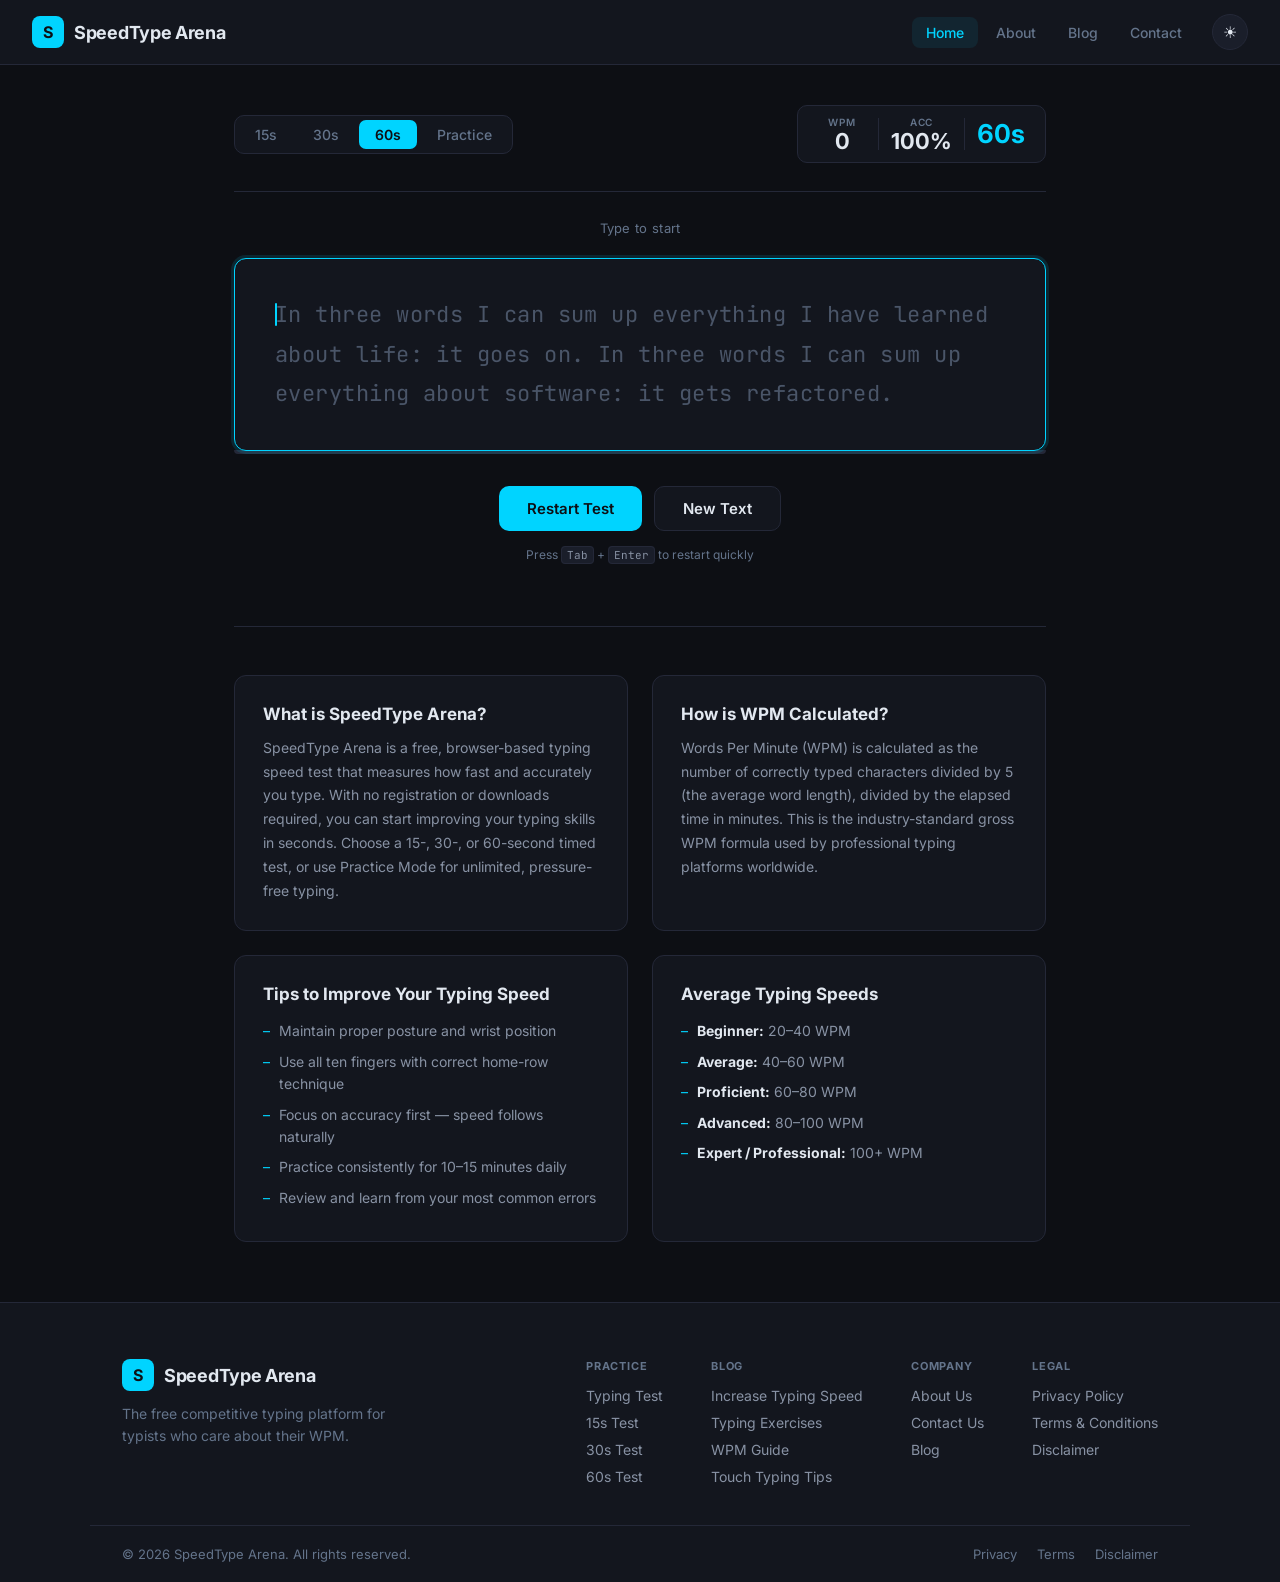
==== index.html @ 649fa232 "Initial commit" ====
<!DOCTYPE html>
<html lang="en" data-theme="dark">
<head>
  <meta charset="UTF-8" />
  <meta name="viewport" content="width=device-width, initial-scale=1.0" />
  <meta name="robots" content="index, follow" />
  <meta name="author" content="SpeedType Arena" />
  <meta name="description" content="SpeedType Arena — Free online typing speed test. Measure your WPM, accuracy, and typing performance with real-time feedback. Practice typing with 15s, 30s, and 60s timed tests or unlimited practice mode." />
  <meta name="keywords" content="typing test, WPM test, words per minute, typing speed, typing practice, online typing test, free typing test, improve typing speed, typing accuracy" />
  <link rel="canonical" href="https://speedtypearena.com/" />

  <!-- Open Graph -->
  <meta property="og:type"        content="website" />
  <meta property="og:url"         content="https://speedtypearena.com/" />
  <meta property="og:title"       content="SpeedType Arena — Free Online Typing Speed Test" />
  <meta property="og:description" content="Measure your WPM and accuracy with real-time character highlighting. Choose 15s, 30s, 60s timed tests or practice mode. Track your daily best score." />
  <meta property="og:image"       content="https://speedtypearena.com/og-image.png" />
  <meta property="og:site_name"   content="SpeedType Arena" />

  <!-- Twitter Card -->
  <meta name="twitter:card"        content="summary_large_image" />
  <meta name="twitter:title"       content="SpeedType Arena — Free Online Typing Speed Test" />
  <meta name="twitter:description" content="Measure your WPM and accuracy with real-time character highlighting. Free, no signup required." />
  <meta name="twitter:image"       content="https://speedtypearena.com/og-image.png" />

  <!-- Favicon -->
  <link rel="icon" type="image/svg+xml" href="favicon.svg" />

  <!-- Fonts -->
  <link rel="preconnect" href="https://fonts.googleapis.com" />
  <link rel="preconnect" href="https://fonts.gstatic.com" crossorigin />
  <link href="https://fonts.googleapis.com/css2?family=Inter:wght@400;500;600;700&family=JetBrains+Mono:wght@400;500&display=swap" rel="stylesheet" />
  <link rel="stylesheet" href="style.css" />

  <!-- Structured Data -->
  <script type="application/ld+json">
  {
    "@context": "https://schema.org",
    "@type": "WebApplication",
    "name": "SpeedType Arena",
    "url": "https://speedtypearena.com/",
    "description": "Free online typing speed test. Measure WPM and accuracy with real-time feedback.",
    "applicationCategory": "EducationalApplication",
    "operatingSystem": "Any",
    "offers": { "@type": "Offer", "price": "0", "priceCurrency": "USD" }
  }
  </script>

  <title>SpeedType Arena — Free Online Typing Speed Test | Measure Your WPM</title>
</head>
<body>

  <!-- ===== HEADER / NAV ===== -->
  <header class="header" role="banner">
    <a href="index.html" class="logo" aria-label="SpeedType Arena home">
      <div class="logo-icon" aria-hidden="true">S</div>
      <span class="logo-text">SpeedType Arena</span>
    </a>

    <nav class="nav" id="navMenu" aria-label="Primary navigation">
      <a href="index.html"    class="nav-link" data-page="index.html">Home</a>
      <a href="about.html"   class="nav-link" data-page="about.html">About</a>
      <a href="blog.html"    class="nav-link" data-page="blog.html">Blog</a>
      <a href="contact.html" class="nav-link" data-page="contact.html">Contact</a>
    </nav>

    <div class="header-right">
      <div class="daily-best" id="dailyBest" style="display:none" aria-live="polite">
        <span class="trophy-icon" aria-hidden="true">&#9733;</span>
        Best: <strong id="dailyBestVal">0</strong> WPM
      </div>
      <button class="theme-toggle" id="themeToggle" title="Toggle light/dark theme" aria-label="Toggle light/dark theme">
        <span id="themeIcon" aria-hidden="true">&#9728;</span>
      </button>
      <button class="hamburger" id="hamburger" aria-label="Open navigation menu" aria-expanded="false" aria-controls="navMenu">&#9776;</button>
    </div>
  </header>

  <!-- ===== MAIN ===== -->
  <main class="main" id="main-content">

    <!-- Controls bar -->
    <div class="controls" id="controls" role="toolbar" aria-label="Test settings">
      <div class="mode-selector" role="group" aria-label="Timer duration">
        <button class="mode-btn" data-time="15" id="btn15" aria-pressed="false">15s</button>
        <button class="mode-btn" data-time="30" id="btn30" aria-pressed="false">30s</button>
        <button class="mode-btn active" data-time="60" id="btn60" aria-pressed="true">60s</button>
        <button class="mode-btn" data-time="0"  id="btnPractice" aria-pressed="false">Practice</button>
      </div>
      <div class="stats-bar" role="status" aria-live="polite" aria-label="Live statistics">
        <div class="stat">
          <div class="stat-label">WPM</div>
          <div class="stat-value" id="liveWpm">0</div>
        </div>
        <div class="stat-divider" aria-hidden="true"></div>
        <div class="stat">
          <div class="stat-label">ACC</div>
          <div class="stat-value" id="liveAcc">100%</div>
        </div>
        <div class="stat-divider" aria-hidden="true"></div>
        <div class="stat timer-stat">
          <div class="stat-value timer-value" id="timerDisplay">60s</div>
        </div>
      </div>
    </div>

    <div class="divider" role="separator"></div>

    <!-- Typing area -->
    <div class="typing-section" id="typingSection">
      <p class="typing-hint" id="typingHint" aria-live="polite">Type to start</p>

      <div class="typing-area" id="typingArea" tabindex="0" role="textbox" aria-label="Typing area — click and begin typing" aria-multiline="false">
        <div class="typing-text" id="typingText" aria-hidden="true"></div>
        <textarea
          id="hiddenInput"
          class="hidden-input"
          autocomplete="off"
          autocorrect="off"
          autocapitalize="off"
          spellcheck="false"
          aria-hidden="true"
          tabindex="-1"
        ></textarea>
      </div>

      <div class="progress-wrap" role="progressbar" aria-valuemin="0" aria-valuemax="100" aria-valuenow="0" aria-label="Typing progress">
        <div class="progress-bar" id="progressBar" style="width:0%"></div>
      </div>
    </div>

    <!-- Action buttons -->
    <div class="action-buttons">
      <button class="btn btn-primary" id="restartBtn" aria-label="Restart typing test">Restart Test</button>
      <button class="btn btn-secondary" id="newTextBtn" aria-label="Load a new text passage">New Text</button>
    </div>

    <p class="shortcut-hint">Press <kbd>Tab</kbd> + <kbd>Enter</kbd> to restart quickly</p>

    <!-- Results overlay -->
    <div class="results-overlay" id="resultsOverlay" style="display:none" role="dialog" aria-modal="true" aria-label="Test results">
      <div class="results-panel">
        <h2 class="results-title">Your Results</h2>
        <div class="new-best-badge" id="newBestBadge" style="display:none" role="alert">&#9733; New Daily Best!</div>
        <div class="results-grid">
          <div class="result-item">
            <div class="result-label">WPM</div>
            <div class="result-value cyan" id="resFinalWpm">0</div>
          </div>
          <div class="result-item">
            <div class="result-label">Accuracy</div>
            <div class="result-value" id="resFinalAcc">0%</div>
          </div>
          <div class="result-item">
            <div class="result-label">Correct Words</div>
            <div class="result-value green" id="resCorrect">0</div>
          </div>
          <div class="result-item">
            <div class="result-label">Incorrect Words</div>
            <div class="result-value red" id="resIncorrect">0</div>
          </div>
          <div class="result-item">
            <div class="result-label">Time</div>
            <div class="result-value" id="resTime">0s</div>
          </div>
        </div>
        <div class="chart-wrap" id="chartWrap">
          <div class="chart-label">WPM over time</div>
          <canvas id="wpmChart" height="100" aria-label="WPM over time chart"></canvas>
        </div>
        <div class="results-actions">
          <button class="btn btn-primary" id="tryAgainBtn">Try Again</button>
          <button class="btn btn-secondary" id="newTextResultBtn">New Text</button>
        </div>
      </div>
    </div>

    <!-- ===== CONTENT SECTION (AdSense / SEO) ===== -->
    <section class="content-section" aria-labelledby="about-tool-heading">
      <div class="content-grid">
        <div class="content-card">
          <h2 id="about-tool-heading">What is SpeedType Arena?</h2>
          <p>SpeedType Arena is a free, browser-based typing speed test that measures how fast and accurately you type. With no registration or downloads required, you can start improving your typing skills in seconds. Choose a 15-, 30-, or 60-second timed test, or use Practice Mode for unlimited, pressure-free typing.</p>
        </div>
        <div class="content-card">
          <h2>How is WPM Calculated?</h2>
          <p>Words Per Minute (WPM) is calculated as the number of correctly typed characters divided by 5 (the average word length), divided by the elapsed time in minutes. This is the industry-standard gross WPM formula used by professional typing platforms worldwide.</p>
        </div>
        <div class="content-card">
          <h2>Tips to Improve Your Typing Speed</h2>
          <ul>
            <li>Maintain proper posture and wrist position</li>
            <li>Use all ten fingers with correct home-row technique</li>
            <li>Focus on accuracy first — speed follows naturally</li>
            <li>Practice consistently for 10–15 minutes daily</li>
            <li>Review and learn from your most common errors</li>
          </ul>
        </div>
        <div class="content-card">
          <h2>Average Typing Speeds</h2>
          <ul>
            <li><strong>Beginner:</strong> 20–40 WPM</li>
            <li><strong>Average:</strong> 40–60 WPM</li>
            <li><strong>Proficient:</strong> 60–80 WPM</li>
            <li><strong>Advanced:</strong> 80–100 WPM</li>
            <li><strong>Expert / Professional:</strong> 100+ WPM</li>
          </ul>
        </div>
      </div>
    </section>

  </main>

  <!-- ===== FOOTER ===== -->
  <footer class="footer" role="contentinfo">
    <div class="footer-inner">
      <div class="footer-brand">
        <a href="index.html" class="logo footer-logo" aria-label="SpeedType Arena home">
          <div class="logo-icon" aria-hidden="true">S</div>
          <span class="logo-text">SpeedType Arena</span>
        </a>
        <p class="footer-tagline">The free competitive typing platform for typists who care about their WPM.</p>
      </div>
      <nav class="footer-nav" aria-label="Footer navigation">
        <div class="footer-col">
          <h3 class="footer-col-title">Practice</h3>
          <a href="index.html">Typing Test</a>
          <a href="index.html#btn15">15s Test</a>
          <a href="index.html#btn30">30s Test</a>
          <a href="index.html#btn60">60s Test</a>
        </div>
        <div class="footer-col">
          <h3 class="footer-col-title">Blog</h3>
          <a href="blog-typing-speed.html">Increase Typing Speed</a>
          <a href="blog-typing-exercises.html">Typing Exercises</a>
          <a href="blog-wpm-guide.html">WPM Guide</a>
          <a href="blog-touch-typing.html">Touch Typing Tips</a>
        </div>
        <div class="footer-col">
          <h3 class="footer-col-title">Company</h3>
          <a href="about.html">About Us</a>
          <a href="contact.html">Contact Us</a>
          <a href="blog.html">Blog</a>
        </div>
        <div class="footer-col">
          <h3 class="footer-col-title">Legal</h3>
          <a href="privacy.html">Privacy Policy</a>
          <a href="terms.html">Terms &amp; Conditions</a>
          <a href="disclaimer.html">Disclaimer</a>
        </div>
      </nav>
    </div>
    <div class="footer-bottom">
      <p>&copy; <span id="footerYear"></span> SpeedType Arena. All rights reserved.</p>
      <div class="footer-legal-links">
        <a href="privacy.html">Privacy</a>
        <a href="terms.html">Terms</a>
        <a href="disclaimer.html">Disclaimer</a>
      </div>
    </div>
  </footer>

  <script src="common.js"></script>
  <script src="script.js"></script>
  <script>document.getElementById('footerYear').textContent = new Date().getFullYear();</script>
</body>
</html>
---- style.css ----
/* ============================================================
   SpeedType Arena — style.css
   Dark mode by default, light mode via [data-theme="light"]
   ============================================================ */

/* ---- CSS Variables ---- */
:root {
  --bg:          #0d0f14;
  --bg-card:     #13161e;
  --bg-card2:    #1a1e2a;
  --border:      #242838;
  --text:        #e2e8f0;
  --text-muted:  #64748b;
  --text-dim:    #8892a4;
  --primary:     #00d4ff;
  --primary-dim: #00a8cc;
  --green:       #4ade80;
  --red:         #f87171;
  --untyped:     #4a5568;
  --cursor:      #00d4ff;
  --shadow:      0 8px 32px rgba(0,212,255,0.08);
  --radius:      12px;
  --font-ui:     'Inter', system-ui, sans-serif;
  --font-mono:   'JetBrains Mono', 'Fira Code', monospace;
}

[data-theme="light"] {
  --bg:          #f0f4f8;
  --bg-card:     #ffffff;
  --bg-card2:    #f8fafc;
  --border:      #e2e8f0;
  --text:        #1a202c;
  --text-muted:  #718096;
  --text-dim:    #4a5568;
  --primary:     #0099bb;
  --primary-dim: #007a99;
  --green:       #22863a;
  --red:         #d73a49;
  --untyped:     #a0aec0;
  --cursor:      #0099bb;
  --shadow:      0 8px 32px rgba(0,0,0,0.08);
}

/* ---- Reset & Base ---- */
*, *::before, *::after { box-sizing: border-box; margin: 0; padding: 0; }

html {
  scroll-behavior: smooth;
}

html, body {
  min-height: 100%;
  font-family: var(--font-ui);
  background: var(--bg);
  color: var(--text);
  transition: background 0.3s, color 0.3s;
  -webkit-font-smoothing: antialiased;
  -moz-osx-font-smoothing: grayscale;
}

body {
  display: flex;
  flex-direction: column;
}

/* Skip link for accessibility */
.skip-link {
  position: absolute;
  top: -100px;
  left: 16px;
  background: var(--primary);
  color: var(--bg);
  padding: 8px 16px;
  border-radius: 0 0 8px 8px;
  font-weight: 600;
  text-decoration: none;
  z-index: 9999;
  transition: top 0.2s;
}
.skip-link:focus { top: 0; }

/* Visually hidden (screen-reader only) */
.visually-hidden {
  position: absolute;
  width: 1px; height: 1px;
  padding: 0; margin: -1px;
  overflow: hidden;
  clip: rect(0,0,0,0);
  white-space: nowrap;
  border: 0;
}

/* ---- HEADER ---- */
.header {
  display: flex;
  align-items: center;
  justify-content: space-between;
  padding: 14px 32px;
  border-bottom: 1px solid var(--border);
  background: var(--bg-card);
  position: sticky;
  top: 0;
  z-index: 100;
  gap: 16px;
}

/* Logo */
.logo {
  display: flex;
  align-items: center;
  gap: 10px;
  text-decoration: none;
  color: var(--text);
  flex-shrink: 0;
}

.logo-icon {
  width: 32px; height: 32px;
  background: var(--primary);
  color: var(--bg);
  border-radius: 8px;
  font-weight: 700;
  font-size: 16px;
  display: flex; align-items: center; justify-content: center;
  flex-shrink: 0;
}

.logo-text {
  font-weight: 700;
  font-size: 18px;
  letter-spacing: -0.3px;
}

/* Primary nav */
.nav {
  display: flex;
  align-items: center;
  gap: 4px;
  margin-left: auto;
}

.nav-link {
  display: inline-block;
  padding: 7px 14px;
  border-radius: 8px;
  font-size: 14px;
  font-weight: 500;
  color: var(--text-muted);
  text-decoration: none;
  transition: color 0.2s, background 0.2s;
}
.nav-link:hover    { color: var(--text); background: var(--bg-card2); }
.nav-link.active   { color: var(--primary); background: rgba(0,212,255,0.08); }
[data-theme="light"] .nav-link.active { background: rgba(0,153,187,0.08); }

/* Header right cluster */
.header-right {
  display: flex;
  align-items: center;
  gap: 10px;
  flex-shrink: 0;
}

.daily-best {
  font-size: 13px;
  color: var(--text-muted);
  display: flex;
  align-items: center;
  gap: 5px;
  background: var(--bg-card2);
  border: 1px solid var(--border);
  border-radius: 20px;
  padding: 4px 12px;
}
.trophy-icon { color: #f59e0b; font-size: 12px; }
.daily-best strong { color: var(--primary); }

.theme-toggle {
  background: var(--bg-card2);
  border: 1px solid var(--border);
  color: var(--text);
  border-radius: 50%;
  width: 36px; height: 36px;
  cursor: pointer;
  font-size: 16px;
  display: flex; align-items: center; justify-content: center;
  transition: background 0.2s, border-color 0.2s, transform 0.2s;
  flex-shrink: 0;
}
.theme-toggle:hover { background: var(--border); transform: scale(1.08); }
.theme-toggle:focus-visible { outline: 2px solid var(--primary); outline-offset: 2px; }

/* Hamburger (mobile) */
.hamburger {
  display: none;
  background: var(--bg-card2);
  border: 1px solid var(--border);
  color: var(--text);
  border-radius: 8px;
  width: 36px; height: 36px;
  cursor: pointer;
  font-size: 18px;
  align-items: center;
  justify-content: center;
  flex-shrink: 0;
}
.hamburger:focus-visible { outline: 2px solid var(--primary); outline-offset: 2px; }

/* ---- TYPING TEST PAGE ---- */
.main {
  max-width: 860px;
  margin: 0 auto;
  padding: 40px 24px 60px;
  position: relative;
  flex: 1;
  width: 100%;
}

/* Controls */
.controls {
  display: flex;
  align-items: center;
  justify-content: space-between;
  flex-wrap: wrap;
  gap: 16px;
}

.mode-selector {
  display: flex;
  gap: 4px;
  background: var(--bg-card);
  border: 1px solid var(--border);
  border-radius: 10px;
  padding: 4px;
}

.mode-btn {
  background: transparent;
  border: none;
  color: var(--text-muted);
  font-family: var(--font-ui);
  font-size: 14px;
  font-weight: 500;
  padding: 6px 16px;
  border-radius: 7px;
  cursor: pointer;
  transition: background 0.2s, color 0.2s;
}
.mode-btn:hover { color: var(--text); background: var(--bg-card2); }
.mode-btn.active { background: var(--primary); color: var(--bg); font-weight: 600; }
.mode-btn:focus-visible { outline: 2px solid var(--primary); outline-offset: 2px; }

/* Stats bar */
.stats-bar {
  display: flex;
  align-items: center;
  gap: 12px;
  background: var(--bg-card);
  border: 1px solid var(--border);
  border-radius: 10px;
  padding: 10px 20px;
}
.stat { text-align: center; min-width: 48px; }
.stat-label { font-size: 10px; font-weight: 600; letter-spacing: 0.8px; text-transform: uppercase; color: var(--text-muted); margin-bottom: 2px; }
.stat-value { font-size: 22px; font-weight: 700; color: var(--text); line-height: 1; }
.stat-divider { width: 1px; height: 32px; background: var(--border); }
.timer-value { color: var(--primary); font-size: 26px; font-variant-numeric: tabular-nums; transition: color 0.3s; }
.timer-value.urgent { color: var(--red); }
.timer-value.practice-mode { font-size: 14px; font-weight: 500; color: var(--text-muted); }

/* Divider */
.divider { height: 1px; background: var(--border); margin: 28px 0; }

/* Typing section */
.typing-section { position: relative; }

.typing-hint {
  text-align: center;
  font-size: 13px;
  color: var(--text-muted);
  margin-bottom: 20px;
  letter-spacing: 0.3px;
  min-height: 18px;
}

.typing-area {
  background: var(--bg-card);
  border: 1px solid var(--border);
  border-radius: var(--radius);
  padding: 36px 40px;
  cursor: text;
  position: relative;
  transition: border-color 0.2s, box-shadow 0.2s;
  min-height: 160px;
  user-select: none;
}
.typing-area:focus,
.typing-area.focused {
  border-color: var(--primary);
  box-shadow: 0 0 0 3px rgba(0,212,255,0.12);
  outline: none;
}
.typing-area.unfocused { opacity: 0.5; }

.typing-text {
  font-family: var(--font-mono);
  font-size: 22px;
  line-height: 1.8;
  letter-spacing: 0.02em;
  word-break: break-word;
}

/* Character states */
.char            { display: inline; position: relative; }
.char.untyped    { color: var(--untyped); }
.char.correct    { color: var(--green); }
.char.incorrect  { color: var(--red); text-decoration: underline; text-decoration-color: var(--red); }
.char.space-incorrect { background: rgba(248,113,113,0.25); border-radius: 2px; }

/* Blinking cursor */
.char.cursor::before {
  content: '';
  position: absolute;
  left: 0; top: 10%; bottom: 10%;
  width: 2px;
  background: var(--cursor);
  border-radius: 1px;
  animation: blink 1s step-end infinite;
}
@keyframes blink {
  0%, 100% { opacity: 1; }
  50%       { opacity: 0; }
}

/* Hidden input */
.hidden-input {
  position: absolute;
  opacity: 0;
  pointer-events: none;
  width: 1px; height: 1px;
  top: 0; left: 0;
  resize: none;
  border: none;
  outline: none;
}

/* Progress bar */
.progress-wrap {
  height: 4px;
  background: var(--border);
  border-radius: 0 0 var(--radius) var(--radius);
  overflow: hidden;
  margin-top: -1px;
}
.progress-bar {
  height: 100%;
  background: linear-gradient(90deg, var(--primary), #00ffcc);
  border-radius: 0 0 var(--radius) var(--radius);
  transition: width 0.15s ease;
}

/* Buttons */
.action-buttons {
  display: flex;
  gap: 12px;
  justify-content: center;
  margin-top: 32px;
  flex-wrap: wrap;
}

.btn {
  font-family: var(--font-ui);
  font-size: 15px;
  font-weight: 600;
  border: none;
  border-radius: 10px;
  padding: 12px 28px;
  cursor: pointer;
  transition: transform 0.15s, box-shadow 0.15s;
  text-decoration: none;
  display: inline-flex;
  align-items: center;
  justify-content: center;
}
.btn:hover  { transform: translateY(-1px); box-shadow: 0 4px 16px rgba(0,0,0,0.25); }
.btn:active { transform: translateY(0); }
.btn:focus-visible { outline: 2px solid var(--primary); outline-offset: 3px; }

.btn-primary  { background: var(--primary); color: var(--bg); }
.btn-primary:hover { background: var(--primary-dim); }

.btn-secondary { background: var(--bg-card); color: var(--text); border: 1px solid var(--border); }
.btn-secondary:hover { background: var(--bg-card2); }

.shortcut-hint {
  text-align: center;
  margin-top: 16px;
  font-size: 12px;
  color: var(--text-muted);
}
kbd {
  font-family: var(--font-mono);
  font-size: 11px;
  background: var(--bg-card2);
  border: 1px solid var(--border);
  border-radius: 4px;
  padding: 1px 5px;
  color: var(--text-dim);
}

/* Results overlay */
.results-overlay {
  position: fixed;
  inset: 0;
  background: rgba(0,0,0,0.65);
  backdrop-filter: blur(6px);
  display: flex;
  align-items: center;
  justify-content: center;
  z-index: 200;
  padding: 24px;
  animation: fadeIn 0.25s ease;
}
@keyframes fadeIn { from { opacity: 0; } to { opacity: 1; } }

.results-panel {
  background: var(--bg-card);
  border: 1px solid var(--border);
  border-radius: 16px;
  padding: 40px;
  max-width: 560px;
  width: 100%;
  box-shadow: 0 24px 64px rgba(0,0,0,0.5);
  animation: slideUp 0.3s cubic-bezier(0.16, 1, 0.3, 1);
  max-height: 90vh;
  overflow-y: auto;
}
@keyframes slideUp {
  from { opacity: 0; transform: translateY(24px); }
  to   { opacity: 1; transform: translateY(0); }
}

.results-title {
  font-size: 22px;
  font-weight: 700;
  text-align: center;
  margin-bottom: 20px;
  letter-spacing: -0.3px;
}

.new-best-badge {
  text-align: center;
  color: #f59e0b;
  font-weight: 600;
  font-size: 13px;
  background: rgba(245,158,11,0.12);
  border: 1px solid rgba(245,158,11,0.3);
  border-radius: 20px;
  padding: 4px 14px;
  margin: 0 auto 20px;
  width: 100%;
  box-sizing: border-box;
  display: block;
}

.results-grid {
  display: grid;
  grid-template-columns: repeat(auto-fit, minmax(90px, 1fr));
  gap: 16px;
  margin-bottom: 28px;
}
.result-item {
  background: var(--bg-card2);
  border: 1px solid var(--border);
  border-radius: 10px;
  padding: 16px 12px;
  text-align: center;
}
.result-label { font-size: 11px; font-weight: 600; letter-spacing: 0.6px; text-transform: uppercase; color: var(--text-muted); margin-bottom: 6px; }
.result-value { font-size: 28px; font-weight: 700; line-height: 1; }
.result-value.cyan  { color: var(--primary); }
.result-value.green { color: var(--green); }
.result-value.red   { color: var(--red); }

/* WPM Chart */
.chart-wrap {
  background: var(--bg-card2);
  border: 1px solid var(--border);
  border-radius: 10px;
  padding: 16px;
  margin-bottom: 24px;
}
.chart-label { font-size: 11px; font-weight: 600; letter-spacing: 0.6px; text-transform: uppercase; color: var(--text-muted); margin-bottom: 10px; }
#wpmChart { width: 100% !important; }

.results-actions { display: flex; gap: 12px; justify-content: center; }

/* ---- CONTENT / INFO SECTION (index.html) ---- */
.content-section {
  margin-top: 64px;
  padding-top: 48px;
  border-top: 1px solid var(--border);
}
.content-grid {
  display: grid;
  grid-template-columns: repeat(auto-fit, minmax(280px, 1fr));
  gap: 24px;
}
.content-card {
  background: var(--bg-card);
  border: 1px solid var(--border);
  border-radius: var(--radius);
  padding: 28px;
}
.content-card h2 {
  font-size: 17px;
  font-weight: 700;
  margin-bottom: 12px;
  color: var(--text);
}
.content-card p {
  font-size: 14px;
  line-height: 1.7;
  color: var(--text-dim);
}
.content-card ul {
  list-style: none;
  margin-top: 8px;
}
.content-card ul li {
  font-size: 14px;
  color: var(--text-dim);
  padding: 4px 0;
  padding-left: 16px;
  position: relative;
  line-height: 1.6;
}
.content-card ul li::before {
  content: '–';
  position: absolute;
  left: 0;
  color: var(--primary);
}
.content-card ul li strong { color: var(--text); }

/* ---- FOOTER ---- */
.footer {
  background: var(--bg-card);
  border-top: 1px solid var(--border);
  margin-top: auto;
}

.footer-inner {
  max-width: 1100px;
  margin: 0 auto;
  padding: 56px 32px 40px;
  display: grid;
  grid-template-columns: 1fr auto;
  gap: 48px;
  align-items: start;
}

.footer-brand { max-width: 300px; }
.footer-logo { margin-bottom: 12px; }
.footer-tagline { font-size: 14px; color: var(--text-muted); line-height: 1.6; margin-top: 10px; }

.footer-nav {
  display: flex;
  gap: 48px;
}
.footer-col { display: flex; flex-direction: column; gap: 10px; }
.footer-col-title {
  font-size: 11px;
  font-weight: 700;
  letter-spacing: 0.8px;
  text-transform: uppercase;
  color: var(--text-muted);
  margin-bottom: 4px;
}
.footer-col a {
  font-size: 14px;
  color: var(--text-dim);
  text-decoration: none;
  transition: color 0.2s;
}
.footer-col a:hover { color: var(--primary); }
.footer-col a:focus-visible { outline: 2px solid var(--primary); outline-offset: 2px; border-radius: 3px; }

.footer-bottom {
  max-width: 1100px;
  margin: 0 auto;
  padding: 20px 32px;
  border-top: 1px solid var(--border);
  display: flex;
  align-items: center;
  justify-content: space-between;
  gap: 16px;
  flex-wrap: wrap;
}
.footer-bottom p { font-size: 13px; color: var(--text-muted); }
.footer-legal-links {
  display: flex;
  gap: 20px;
}
.footer-legal-links a {
  font-size: 13px;
  color: var(--text-muted);
  text-decoration: none;
  transition: color 0.2s;
}
.footer-legal-links a:hover { color: var(--primary); }

/* ---- INNER PAGES ---- */
.page-main {
  flex: 1;
  max-width: 860px;
  margin: 0 auto;
  padding: 56px 24px 80px;
  width: 100%;
}

.page-hero {
  text-align: center;
  margin-bottom: 56px;
}
.page-title {
  font-size: clamp(28px, 5vw, 42px);
  font-weight: 700;
  letter-spacing: -0.5px;
  line-height: 1.15;
  margin-bottom: 12px;
}
.page-subtitle {
  font-size: 17px;
  color: var(--text-muted);
  max-width: 580px;
  margin: 0 auto;
  line-height: 1.6;
}

/* Prose sections */
.prose-section {
  margin-bottom: 40px;
}
.prose-section h2 {
  font-size: 20px;
  font-weight: 700;
  margin-bottom: 12px;
  color: var(--text);
  padding-bottom: 8px;
  border-bottom: 1px solid var(--border);
}
.prose-section h3 {
  font-size: 15px;
  font-weight: 600;
  margin: 18px 0 8px;
  color: var(--text);
}
.prose-section p {
  font-size: 15px;
  line-height: 1.8;
  color: var(--text-dim);
  margin-bottom: 14px;
}
.prose-section ul {
  padding-left: 20px;
  margin: 8px 0 14px;
}
.prose-section li {
  font-size: 15px;
  line-height: 1.7;
  color: var(--text-dim);
  margin-bottom: 6px;
}
.prose-section strong { color: var(--text); }
.prose-section code {
  font-family: var(--font-mono);
  font-size: 13px;
  background: var(--bg-card2);
  border: 1px solid var(--border);
  border-radius: 4px;
  padding: 1px 6px;
  color: var(--primary);
}

.lead-text {
  font-size: 16px !important;
  color: var(--text-dim) !important;
  line-height: 1.8 !important;
  padding: 20px;
  background: var(--bg-card);
  border-left: 3px solid var(--primary);
  border-radius: 0 8px 8px 0;
  margin-bottom: 24px !important;
}

.inline-link {
  color: var(--primary);
  text-decoration: none;
  font-weight: 500;
  transition: opacity 0.2s;
}
.inline-link:hover { opacity: 0.8; text-decoration: underline; }

address.contact-address {
  font-style: normal;
  background: var(--bg-card);
  border: 1px solid var(--border);
  border-radius: var(--radius);
  padding: 20px 24px;
  font-size: 15px;
  line-height: 1.9;
  color: var(--text-dim);
  margin-top: 8px;
}

/* ---- ABOUT PAGE ---- */
.feature-grid {
  display: grid;
  grid-template-columns: repeat(auto-fit, minmax(240px, 1fr));
  gap: 20px;
  margin-top: 16px;
}
.feature-card {
  background: var(--bg-card);
  border: 1px solid var(--border);
  border-radius: var(--radius);
  padding: 24px;
  transition: border-color 0.2s;
}
.feature-card:hover { border-color: var(--primary); }
.feature-icon {
  font-size: 28px;
  margin-bottom: 12px;
  display: block;
}
.feature-card h3 {
  font-size: 15px;
  font-weight: 700;
  margin-bottom: 8px;
  color: var(--text);
}
.feature-card p {
  font-size: 14px;
  line-height: 1.7;
  color: var(--text-dim);
}

/* ---- CONTACT PAGE ---- */
.contact-layout {
  display: grid;
  grid-template-columns: 1fr 380px;
  gap: 40px;
  align-items: start;
}

.contact-form {
  display: flex;
  flex-direction: column;
  gap: 20px;
}
.form-group { display: flex; flex-direction: column; gap: 6px; }
.form-label {
  font-size: 13px;
  font-weight: 600;
  color: var(--text);
  letter-spacing: 0.2px;
}
.form-label span { color: var(--red); margin-left: 2px; }

.form-input {
  width: 100%;
  background: var(--bg-card);
  border: 1px solid var(--border);
  border-radius: 8px;
  color: var(--text);
  font-family: var(--font-ui);
  font-size: 15px;
  padding: 11px 14px;
  transition: border-color 0.2s, box-shadow 0.2s;
  outline: none;
  appearance: none;
}
.form-input:focus {
  border-color: var(--primary);
  box-shadow: 0 0 0 3px rgba(0,212,255,0.1);
}
.form-input::placeholder { color: var(--text-muted); }
.form-select { cursor: pointer; }
.form-textarea { resize: vertical; min-height: 130px; line-height: 1.6; }

.form-submit { margin-top: 4px; align-self: flex-start; }
.form-note { font-size: 12px; color: var(--text-muted); margin-top: -8px; }

.form-success {
  text-align: center;
  padding: 48px 32px;
  background: var(--bg-card);
  border: 1px solid var(--border);
  border-radius: var(--radius);
}
.success-icon {
  width: 52px; height: 52px;
  background: rgba(74, 222, 128, 0.15);
  color: var(--green);
  border-radius: 50%;
  display: flex;
  align-items: center;
  justify-content: center;
  font-size: 22px;
  margin: 0 auto 16px;
}
.form-success h3 { font-size: 20px; margin-bottom: 8px; }
.form-success p  { font-size: 14px; color: var(--text-muted); }

.info-card {
  background: var(--bg-card);
  border: 1px solid var(--border);
  border-radius: var(--radius);
  padding: 28px;
  margin-bottom: 20px;
}
.info-card h2 { font-size: 17px; font-weight: 700; margin-bottom: 18px; }
.info-item {
  display: flex;
  gap: 14px;
  align-items: flex-start;
  margin-bottom: 18px;
}
.info-icon {
  font-size: 20px;
  width: 36px;
  height: 36px;
  background: var(--bg-card2);
  border-radius: 8px;
  display: flex;
  align-items: center;
  justify-content: center;
  flex-shrink: 0;
}
.info-item strong { display: block; font-size: 14px; font-weight: 600; margin-bottom: 2px; }
.info-item p { font-size: 13px; color: var(--text-muted); line-height: 1.5; }

.faq-item { margin-bottom: 20px; }
.faq-item h3 { font-size: 14px; font-weight: 600; margin-bottom: 5px; color: var(--text); }
.faq-item p  { font-size: 13px; color: var(--text-muted); line-height: 1.6; }

/* ---- LEGAL PAGES ---- */
.legal-content { max-width: 720px; margin: 0 auto; }

/* ---- RESPONSIVE ---- */
@media (max-width: 900px) {
  .footer-inner { grid-template-columns: 1fr; gap: 32px; }
  .footer-nav { flex-wrap: wrap; gap: 32px; }
  .contact-layout { grid-template-columns: 1fr; }
}

@media (max-width: 680px) {
  .nav { display: none; }
  .nav.nav-open {
    display: flex;
    flex-direction: column;
    position: fixed;
    top: 62px; left: 0; right: 0;
    background: var(--bg-card);
    border-bottom: 1px solid var(--border);
    padding: 12px 20px 20px;
    gap: 4px;
    z-index: 99;
    box-shadow: 0 8px 24px rgba(0,0,0,0.3);
  }
  .nav.nav-open .nav-link { padding: 10px 12px; font-size: 15px; }
  .hamburger { display: flex; }

  .header { padding: 12px 18px; }
  .logo-text { font-size: 15px; }
  .daily-best { display: none; }

  .main { padding: 24px 14px 48px; }
  .controls { flex-direction: column; align-items: stretch; }
  .mode-selector { justify-content: center; }
  .stats-bar { justify-content: center; }
  .typing-area { padding: 22px 18px; }
  .typing-text { font-size: 18px; }
  .results-panel { padding: 24px 18px; }
  .result-value { font-size: 22px; }
  .btn { padding: 11px 20px; font-size: 14px; }

  .page-main { padding: 36px 16px 60px; }
  .feature-grid { grid-template-columns: 1fr; }
  .footer-inner { padding: 40px 18px 28px; }
  .footer-bottom { padding: 16px 18px; flex-direction: column; align-items: flex-start; gap: 10px; }
  .footer-nav { gap: 24px; }

  .form-submit { width: 100%; }
}

@media (max-width: 400px) {
  .logo-text { display: none; }
}

/* ---- BLOG INDEX ---- */
.blog-eyebrow {
  font-size: 12px;
  font-weight: 700;
  letter-spacing: 1.5px;
  text-transform: uppercase;
  color: var(--primary);
  margin-bottom: 12px;
}

.blog-grid {
  display: grid;
  grid-template-columns: repeat(auto-fill, minmax(340px, 1fr));
  gap: 24px;
  margin-bottom: 64px;
}

.blog-card {
  background: var(--bg-card);
  border: 1px solid var(--border);
  border-radius: var(--radius);
  padding: 28px;
  display: flex;
  flex-direction: column;
  gap: 12px;
  transition: border-color 0.2s, transform 0.2s;
}
.blog-card:hover { border-color: var(--primary); transform: translateY(-2px); }

.blog-card-meta {
  display: flex;
  align-items: center;
  gap: 10px;
}
.blog-tag {
  font-size: 11px;
  font-weight: 700;
  letter-spacing: 0.5px;
  text-transform: uppercase;
  background: rgba(0,212,255,0.12);
  color: var(--primary);
  padding: 3px 10px;
  border-radius: 20px;
  border: 1px solid rgba(0,212,255,0.25);
}
[data-theme="light"] .blog-tag { background: rgba(0,153,187,0.1); border-color: rgba(0,153,187,0.3); }
.blog-date {
  font-size: 12px;
  color: var(--text-muted);
}

.blog-card-title {
  font-size: 18px;
  font-weight: 700;
  line-height: 1.35;
  margin: 0;
}
.blog-card-title a {
  color: var(--text);
  text-decoration: none;
  transition: color 0.2s;
}
.blog-card-title a:hover { color: var(--primary); }

.blog-card-excerpt {
  font-size: 14px;
  color: var(--text-dim);
  line-height: 1.7;
  flex: 1;
}

.blog-card-link {
  font-size: 13px;
  font-weight: 600;
  color: var(--primary);
  text-decoration: none;
  margin-top: 4px;
  transition: opacity 0.2s;
  align-self: flex-start;
}
.blog-card-link:hover { opacity: 0.75; }

.blog-cta {
  background: var(--bg-card);
  border: 1px solid var(--border);
  border-radius: var(--radius);
  padding: 40px;
  text-align: center;
  border-top: 3px solid var(--primary);
}
.blog-cta h2 { font-size: 22px; font-weight: 700; margin-bottom: 10px; }
.blog-cta p  { font-size: 15px; color: var(--text-muted); margin-bottom: 24px; }

/* ---- ARTICLE PAGES ---- */
.article-main { max-width: 760px; }

.article-header { margin-bottom: 40px; }

.breadcrumb {
  display: flex;
  align-items: center;
  gap: 8px;
  font-size: 13px;
  color: var(--text-muted);
  margin-bottom: 16px;
  flex-wrap: wrap;
}
.breadcrumb a { color: var(--text-muted); text-decoration: none; transition: color 0.2s; }
.breadcrumb a:hover { color: var(--primary); }
.breadcrumb span[aria-hidden] { color: var(--border); }

.article-tags { display: flex; gap: 8px; margin-bottom: 16px; flex-wrap: wrap; }

.article-title {
  font-size: clamp(24px, 4.5vw, 38px);
  font-weight: 700;
  letter-spacing: -0.4px;
  line-height: 1.2;
  margin-bottom: 14px;
}

.article-subtitle {
  font-size: 17px;
  color: var(--text-muted);
  line-height: 1.6;
  margin-bottom: 16px;
}

.article-meta {
  display: flex;
  gap: 16px;
  font-size: 13px;
  color: var(--text-muted);
  padding-bottom: 24px;
  border-bottom: 1px solid var(--border);
  flex-wrap: wrap;
}
.article-meta span { display: flex; align-items: center; gap: 4px; }

.article-body { margin-bottom: 48px; }

.article-body h2 {
  font-size: 22px;
  font-weight: 700;
  margin: 40px 0 14px;
  color: var(--text);
  padding-bottom: 8px;
  border-bottom: 1px solid var(--border);
}
.article-body h3 {
  font-size: 17px;
  font-weight: 700;
  margin: 28px 0 10px;
  color: var(--text);
}
.article-body p {
  font-size: 16px;
  line-height: 1.85;
  color: var(--text-dim);
  margin-bottom: 16px;
}
.article-body ul, .article-body ol {
  padding-left: 22px;
  margin: 8px 0 20px;
}
.article-body li {
  font-size: 16px;
  line-height: 1.75;
  color: var(--text-dim);
  margin-bottom: 8px;
}
.article-body strong { color: var(--text); }

code.exercise-text {
  font-family: var(--font-mono);
  font-size: 14px;
  background: var(--bg-card2);
  border: 1px solid var(--border);
  border-radius: 5px;
  padding: 2px 8px;
  color: var(--primary);
}

.formula-block {
  background: var(--bg-card);
  border: 1px solid var(--border);
  border-left: 3px solid var(--primary);
  border-radius: 0 8px 8px 0;
  padding: 16px 20px;
  font-size: 15px;
  color: var(--text);
  margin: 16px 0 24px;
  font-family: var(--font-mono);
}

.article-cta {
  background: var(--bg-card);
  border: 1px solid var(--border);
  border-top: 3px solid var(--primary);
  border-radius: 0 0 var(--radius) var(--radius);
  padding: 28px 32px;
  text-align: center;
  margin: 40px 0;
}
.article-cta h3 { font-size: 18px; font-weight: 700; margin-bottom: 8px; }
.article-cta p  { font-size: 14px; color: var(--text-muted); margin-bottom: 18px; }

.article-footer-nav {
  display: flex;
  gap: 12px;
  justify-content: space-between;
  flex-wrap: wrap;
  padding-top: 32px;
  border-top: 1px solid var(--border);
}

/* WPM Table */
.wpm-table-wrap, .zone-table-wrap {
  margin: 16px 0 24px;
  overflow-x: auto;
  border-radius: var(--radius);
  border: 1px solid var(--border);
}
.wpm-table, .zone-table {
  width: 100%;
  border-collapse: collapse;
  font-size: 14px;
}
.wpm-table th, .zone-table th {
  background: var(--bg-card2);
  padding: 12px 16px;
  text-align: left;
  font-size: 11px;
  font-weight: 700;
  letter-spacing: 0.6px;
  text-transform: uppercase;
  color: var(--text-muted);
  border-bottom: 1px solid var(--border);
}
.wpm-table td, .zone-table td {
  padding: 11px 16px;
  color: var(--text-dim);
  border-bottom: 1px solid var(--border);
  vertical-align: top;
}
.wpm-table tr:last-child td, .zone-table tr:last-child td { border-bottom: none; }
.wpm-table tr:hover td, .zone-table tr:hover td { background: var(--bg-card2); }

/* Keyboard diagram */
.keyboard-diagram {
  background: var(--bg-card);
  border: 1px solid var(--border);
  border-radius: var(--radius);
  padding: 24px;
  margin: 16px 0 24px;
  overflow-x: auto;
}
.keyboard-row {
  display: flex;
  gap: 8px;
  justify-content: center;
  flex-wrap: wrap;
  margin-bottom: 12px;
}
.key-group { display: flex; flex-direction: column; align-items: center; gap: 6px; }
.key-label {
  font-size: 10px;
  font-weight: 600;
  letter-spacing: 0.3px;
  color: var(--text-muted);
  text-align: center;
  white-space: nowrap;
}
.key {
  width: 48px; height: 48px;
  background: var(--bg-card2);
  border: 1px solid var(--border);
  border-radius: 8px;
  display: flex;
  align-items: center;
  justify-content: center;
  font-family: var(--font-mono);
  font-weight: 700;
  font-size: 18px;
  color: var(--text);
}
.home-key {
  background: rgba(0,212,255,0.12);
  border-color: var(--primary);
  color: var(--primary);
}
[data-theme="light"] .home-key { background: rgba(0,153,187,0.1); }
.keyboard-note {
  font-size: 12px;
  color: var(--text-muted);
  text-align: center;
  margin-top: 8px;
  line-height: 1.5;
}

/* ---- Focus styles for accessibility ---- */
a:focus-visible,
button:focus-visible {
  outline: 2px solid var(--primary);
  outline-offset: 3px;
  border-radius: 4px;
}
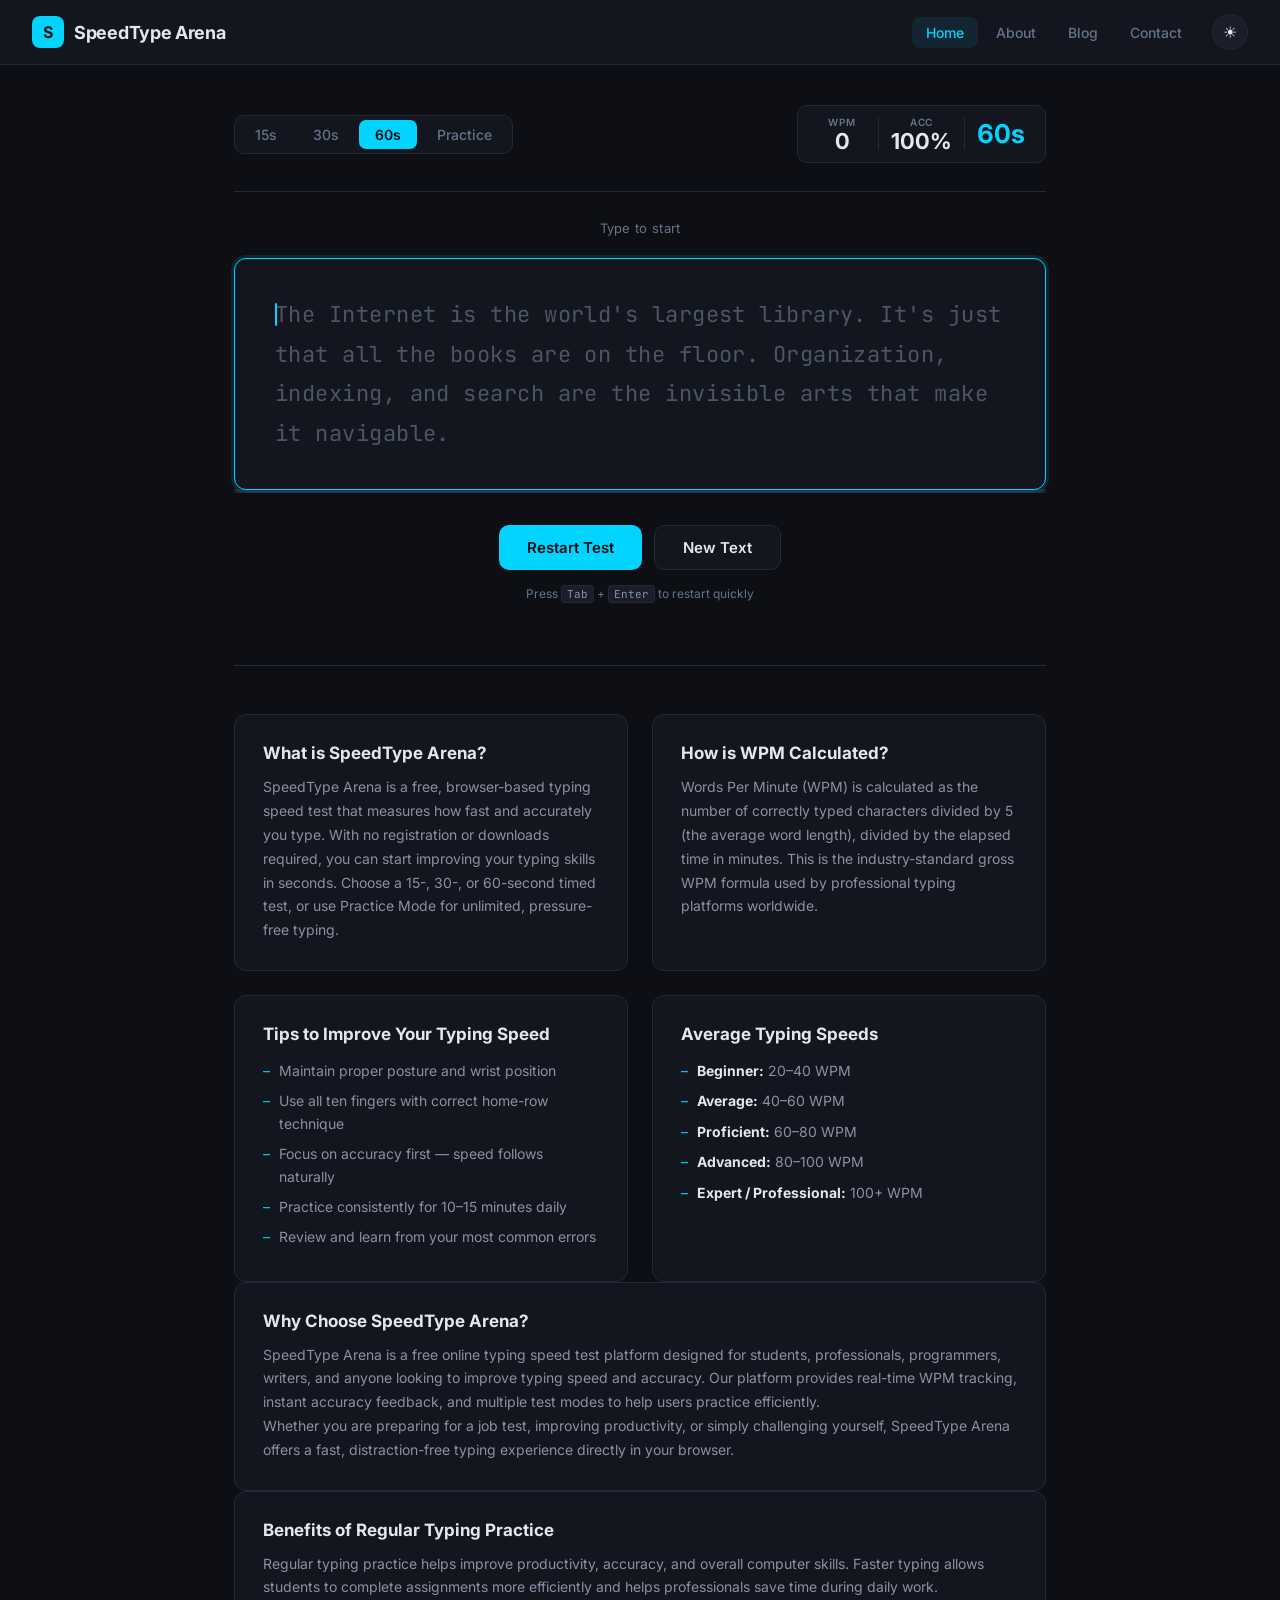
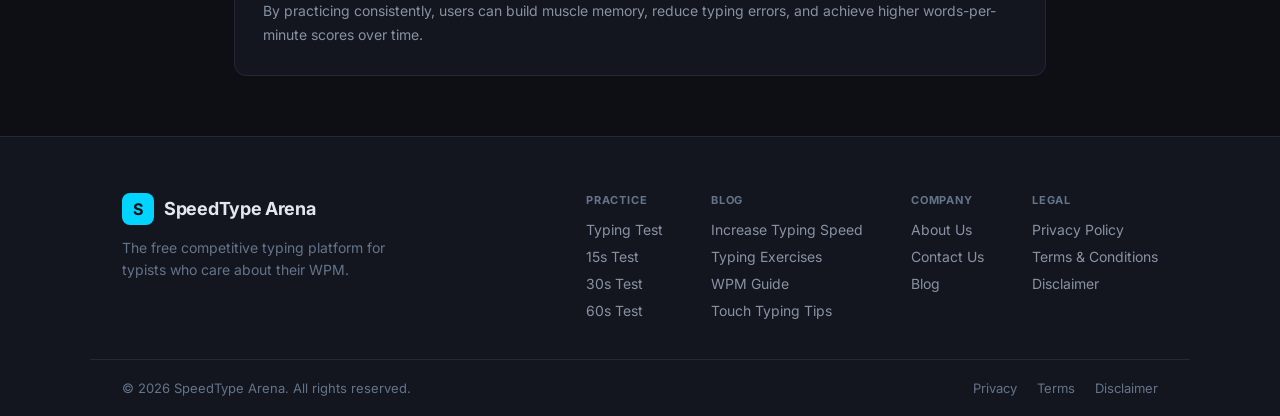
==== commit 38df5d8e: "SEO content update" ====
--- a/index.html
+++ b/index.html
@@ -208,6 +208,29 @@
         </div>
       </div>
     </section>
+    <div class="content-card">
+<h2>Why Choose SpeedType Arena?</h2>
+
+<p>
+SpeedType Arena is a free online typing speed test platform designed for students, professionals, programmers, writers, and anyone looking to improve typing speed and accuracy. Our platform provides real-time WPM tracking, instant accuracy feedback, and multiple test modes to help users practice efficiently.
+</p>
+
+<p>
+Whether you are preparing for a job test, improving productivity, or simply challenging yourself, SpeedType Arena offers a fast, distraction-free typing experience directly in your browser.
+</p>
+</div>
+
+<div class="content-card">
+<h2>Benefits of Regular Typing Practice</h2>
+
+<p>
+Regular typing practice helps improve productivity, accuracy, and overall computer skills. Faster typing allows students to complete assignments more efficiently and helps professionals save time during daily work.
+</p>
+
+<p>
+By practicing consistently, users can build muscle memory, reduce typing errors, and achieve higher words-per-minute scores over time.
+</p>
+</div>
 
   </main>
 
